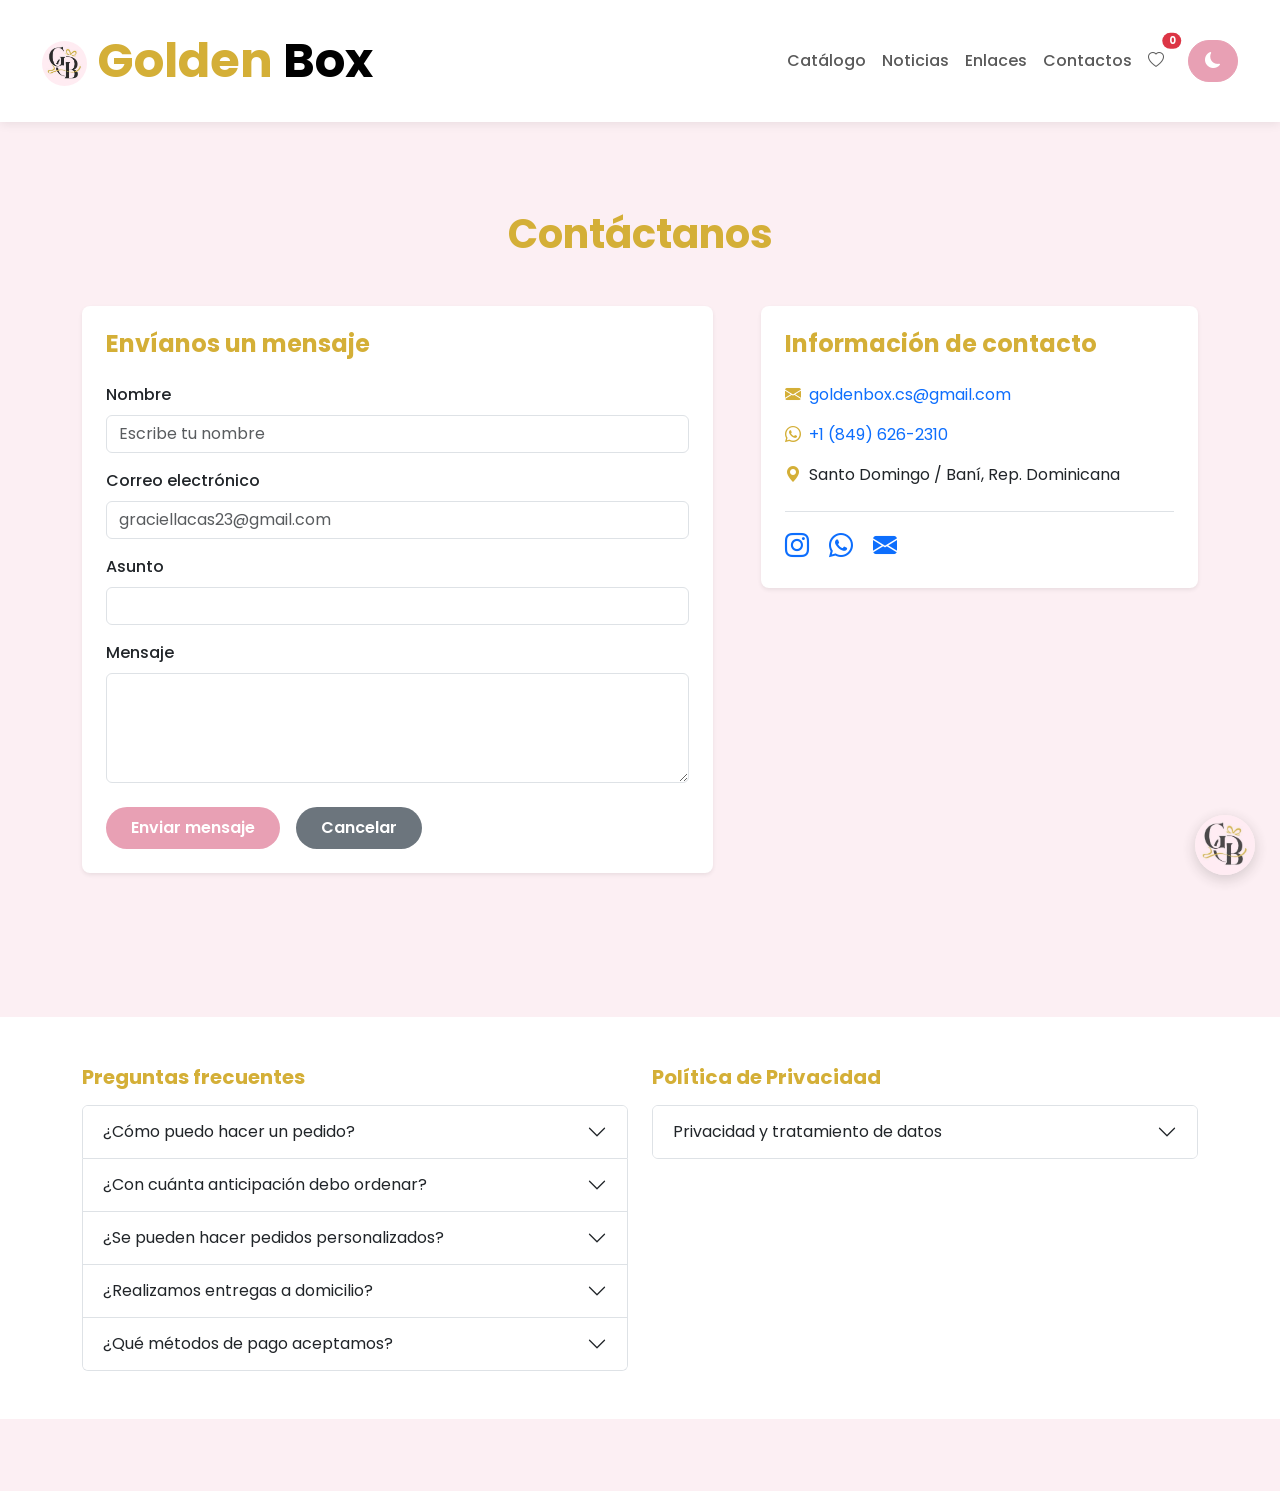
==== Contactos.html @ 08ba1069 "Add files via upload" ====
<!DOCTYPE html>
<html lang="en">
<head>
    <meta charset="UTF-8">
    <meta name="viewport" content="width=device-width, initial-scale=1.0">
    <meta name="description" content="GoldenBox. arreglos florares y más detalles">
    <meta name="keywords" content="flores, bandejas, detalles">
    <meta name="robots" content="index, follow">
    <meta name="author" content="Graciella Castillo">
    <title>Contactos</title>

    <link href="https://cdn.jsdelivr.net/npm/bootstrap@5.3.2/dist/css/bootstrap.min.css" rel="stylesheet">

    <link rel="icon" type="image/png" href="ImagenesGB/LogoGB.jpg">

    <link href="https://fonts.googleapis.com/css2?family=Poppins:wght@300;400;600;700&display=swap" rel="stylesheet">

    <link rel="stylesheet" href="https://cdn.jsdelivr.net/npm/bootstrap-icons@1.11.3/font/bootstrap-icons.css">

    <link rel="stylesheet" href="Css/Style.css">
</head>
<body>
    <nav class="navbar navbar-expand-lg navbar-light fixed-top navbar-golden">
        <div class="container-fluid">
            <a class="navbar-brand marca-golden" href="index.html">
                <img src="ImagenesGB/LogoGB.jpg" alt="Logo Golden Box" width="45" height="45" class="rounded-circle" style="object-fit: cover;">
                <span class="texto-golden">Golden</span>
                <span class="texto-box">Box</span>
            </a>
            <button class="navbar-toggler" type="button" data-bs-toggle="collapse" data-bs-target="#navbarGolden" aria-controls="navbarGolden" aria-expanded="false" aria-label="Mostrar navegación">
                <span class="navbar-toggler-icon"></span>
            </button>
            <div class="collapse navbar-collapse" id="navbarGolden">
                <ul class="navbar-nav ms-auto">
                    <li class="nav-item"><a class="nav-link" href="Catalogo.html">Catálogo</a></li>
                    <li class="nav-item"><a class="nav-link" href="Noticias.html">Noticias</a></li>
                    <li class="nav-item"><a class="nav-link" href="Enlaces.html">Enlaces</a></li>
                    <li class="nav-item"><a class="nav-link" href="Contactos.html">Contactos</a></li>
                    <li class="nav-item" style="position:relative;">
                        <a class="nav-link position-relative" href="#" id="favLink" title="Mis favoritos" onclick="toggleListaFav(event)">
                            <i class="bi bi-heart"></i>
                            <span class="badge rounded-pill bg-danger position-absolute top-0 start-100 translate-middle" id="favBadge" style="font-size: 0.6rem;">0</span>
                        </a>
                        <div id="favDropdown" class="fav-dropdown" style="display:none;">
                            <ol id="favLista"></ol>
                            <p id="favVacio" style="display:none; margin:0; padding:8px; color:#999;">Sin favoritos</p>
                        </div>
                    </li>
                </ul>
                <button onclick="cambiarModo()" class="btn btn-outline-dark ms-3" id="btnModo">
                    <i class="bi bi-moon-fill" id="iconoModo"></i>
                </button>
            </div>
        </div>
    </nav>

<br>
<br>
<br>
<!--Enviar mensaje -->
    <section class="py-5">
        <div class="container">
            <h1 class="fw-bold text-center mb-5"><span class="texto-golden">Contáctanos</span></h1>
            <div class="row g-5">
                <div class="col-md-7">
                    <div class="bg-white p-4 rounded-3 shadow-sm">
                        <h4 class="fw-bold mb-4 texto-golden">Envíanos un mensaje</h4>
                        <form id="formContacto">
                            <div class="mb-3">
                                <label for="nombre" class="form-label fw-medium">Nombre</label>
                                <input type="text" class="form-control" id="nombre" placeholder="Escribe tu nombre">
                            </div>
                            <div class="mb-3">
                                <label for="correo" class="form-label fw-medium">Correo electrónico</label>
                                <input type="email" class="form-control" id="correo" placeholder="graciellacas23@gmail.com">
                            </div>
                            <div class="mb-3">
                                <label for="asunto" class="form-label fw-medium">Asunto</label>
                                <input type="text" class="form-control" id="asunto">
                            </div>
                            <div class="mb-4">
                                <label for="mensaje" class="form-label fw-medium">Mensaje</label>
                                <textarea class="form-control" id="mensaje" rows="4" ></textarea>
                            </div>
                            <div class="d-flex gap-3">
                                <button type="button" class="btn px-4 py-2" style="background-color:#E8A0B4;color:#fff;border-radius:50px;font-weight:600;" onclick="enviarMensaje()">Enviar mensaje</button>
                                <button type="reset" class="btn px-4 py-2" style="background-color:#6c757d;color:#fff;border-radius:50px;font-weight:600;">Cancelar</button>
                            </div>
                        </form>
                    </div>
                </div>
                <div class="col-md-5"> <!--Cuadro de la info-->
                    <div class="bg-white p-4 rounded-3 shadow-sm">
                        <h4 class="fw-bold mb-4 texto-golden">Información de contacto</h4>
                        <p class="mb-3"><i class="bi bi-envelope-fill texto-golden me-2"></i><a href="mailto:goldenbox.cs@gmail.com" class="text-decoration-none">goldenbox.cs@gmail.com</a></p>
                        <p class="mb-3"><i class="bi bi-whatsapp texto-golden me-2"></i><a href="https://wa.me/18496262310" target="_blank" class="text-decoration-none">+1 (849) 626-2310</a></p>
                        <p class="mb-3"><i class="bi bi-geo-alt-fill texto-golden me-2"></i>Santo Domingo / Baní, Rep. Dominicana</p>
                        <div class="redes-sociales mt-4 pt-3 border-top">
                            <a href="https://instagram.com/goldenbox_cs" target="_blank" class="me-3 fs-4"><i class="bi bi-instagram"></i></a>
                            <a href="https://wa.me/18496262310" target="_blank" class="me-3 fs-4"><i class="bi bi-whatsapp"></i></a>
                            <a href="mailto:goldenbox.cs@gmail.com" class="fs-4"><i class="bi bi-envelope-fill"></i></a>
                        </div>
                    </div>
                </div>
            </div>
        </div>
    </section>

    <br><br>

<!-- Footer -->
<footer class="py-5 mt-5 bg-white">
    <div class="container">
        <div class="row g-4">
            <div class="col-md-6">
                <h5 class="fw-bold mb-3 texto-golden">Preguntas frecuentes</h5>
                <div class="accordion" id="accordionFAQ">
                    <div class="accordion-item">
                        <h2 class="accordion-header">
                            <button class="accordion-button collapsed" type="button" data-bs-toggle="collapse" data-bs-target="#faq1">
                                ¿Cómo puedo hacer un pedido?
                            </button>
                        </h2>
                        <div id="faq1" class="accordion-collapse collapse" data-bs-parent="#accordionFAQ">
                            <div class="accordion-body">
                                Los pedidos se realizan por mensaje directo o contacto telefónico, indicando el producto que deseas y la fecha de entrega.
                            </div>
                        </div>
                    </div>

                    <div class="accordion-item">
                        <h2 class="accordion-header">
                            <button class="accordion-button collapsed" type="button" data-bs-toggle="collapse" data-bs-target="#faq2">
                                ¿Con cuánta anticipación debo ordenar?
                            </button>
                        </h2>
                        <div id="faq2" class="accordion-collapse collapse" data-bs-parent="#accordionFAQ">
                            <div class="accordion-body">
                                Se recomienda hacer el pedido con al menos 24 a 48 horas de anticipación para garantizar disponibilidad.
                            </div>
                        </div>
                    </div>

                    <div class="accordion-item">
                        <h2 class="accordion-header">
                            <button class="accordion-button collapsed" type="button" data-bs-toggle="collapse" data-bs-target="#faq3">
                                ¿Se pueden hacer pedidos personalizados?
                            </button>
                        </h2>
                        <div id="faq3" class="accordion-collapse collapse" data-bs-parent="#accordionFAQ">
                            <div class="accordion-body">
                                Sí, se pueden crear pedidos personalizados según la ocasión y las preferencias del cliente.
                            </div>
                        </div>
                    </div>

                    <div class="accordion-item">
                        <h2 class="accordion-header">
                            <button class="accordion-button collapsed" type="button" data-bs-toggle="collapse" data-bs-target="#faq4">
                                ¿Realizamos entregas a domicilio?
                            </button>
                        </h2>
                        <div id="faq4" class="accordion-collapse collapse" data-bs-parent="#accordionFAQ">
                            <div class="accordion-body">
                                Sí, se ofrecen entregas a domicilio dentro de zonas específicas. Los detalles se confirman al momento del pedido.
                            </div>
                        </div>
                    </div>

                    <div class="accordion-item">
                        <h2 class="accordion-header">
                            <button class="accordion-button collapsed" type="button" data-bs-toggle="collapse" data-bs-target="#faq5">
                                ¿Qué métodos de pago aceptamos?
                            </button>
                        </h2>
                        <div id="faq5" class="accordion-collapse collapse" data-bs-parent="#accordionFAQ">
                            <div class="accordion-body">
                                Se aceptan pagos en efectivo y transferencias bancarias.
                            </div>
                        </div>
                    </div>
                </div>
            </div>

            <div class="col-md-6">
                <h5 class="fw-bold mb-3 texto-golden">Política de Privacidad</h5>
                <div class="accordion" id="accordionPriv">
                    <div class="accordion-item">
                        <h2 class="accordion-header">
                            <button class="accordion-button collapsed" type="button" data-bs-toggle="collapse" data-bs-target="#priv1">
                                Privacidad y tratamiento de datos
                            </button>
                        </h2>
                        <div id="priv1" class="accordion-collapse collapse" data-bs-parent="#accordionPriv">
                            <div class="accordion-body text-center">
                                <p class="mb-3">Conoce cómo manejamos tus datos personales.</p>
                                <a href="politica.html" class="btn px-4 py-2" style="background-color: #E8A0B4; border-color: #E8A0B4; color: #fff; border-radius: 50px;">Ver más</a>
                            </div>
                        </div>
                    </div>
                </div>
            </div>
        </div>
    </div>
</footer>
    
<br> 
<br>
<br>

    <div class="logo-flotante">
        <img src="ImagenesGB/LogoGB.jpg" alt="Golden Box" width="60" height="60" class="rounded-circle" style="object-fit: cover;">
    </div>

    <!-- Modal contacto -->
    <div class="modal fade" id="modalContacto" tabindex="-1" aria-hidden="true">
        <div class="modal-dialog modal-dialog-centered">
            <div class="modal-content text-center p-4" style="border-radius:16px;">
                <div class="modal-body">
                    <div style="font-size:50px;color:#D4AF37;margin-bottom:8px;">&#10003;</div>
                    <p class="fs-5 mb-4">¡Mensaje enviado correctamente!</p>
                    <button type="button" class="btn px-5 py-2" data-bs-dismiss="modal" style="background:#E8A0B4;color:#fff;border-radius:50px;font-weight:600;">Aceptar</button>
                </div>
            </div>
        </div>
    </div>

    <script src="https://cdn.jsdelivr.net/npm/bootstrap@5.3.2/dist/js/bootstrap.bundle.min.js"></script>
    <script src="js/script.js"></script>
</body>
</html>
---- Css/Style.css ----
/* Conf generales */
body {
    font-family: 'Poppins', sans-serif;
    background-color: #FCEFF3;
    padding-top: 90px;
    transition: background-color 0.3s, color 0.3s;
}

/* Navbar */
.navbar-golden {
    background-color: #FFFFFF;
    box-shadow: 0 2px 10px rgba(0, 0, 0, 0.08);
    padding: 20px 30px;
}

.marca-golden {
    font-size: 3rem;
    font-weight: 700;
}

.texto-golden {
    color: #D4AF37;
}

.texto-box {
    color: #000000;
}

.nav-link {
    font-weight: 500;
    transition: 0.3s;
}

.nav-link:hover {
    color: #D4AF37 !important;
}

/* Badge dorado */
.bg-golden {
    background-color: #D4AF37 !important;
    color: #fff;
}

.favoritos-label {
    position: absolute;
    top: 50px;
    left: 20px;
    z-index: 10;
}

.favoritos-label .badge {
    border-radius: 50px;
    font-weight: 500;
    display: inline-flex;
    align-items: center;
    box-shadow: 0 4px 12px rgba(0,0,0,0.15);
    font-size: 0.85rem !important;
}

@media (min-width: 992px) {
    .favoritos-label .badge {
        font-size: 1rem !important;
    }
}

/* conf del carrusel */
.carousel-inner {
    overflow: hidden;
}


.hero-img {
    height: 500px;
    object-fit: contain;
}

.carousel-item {
    background-color: #FFF5F0;
}

@media (max-width: 768px) {
    .hero-img {
        height: 350px;
    }
}

@media (max-width: 576px) {
    .hero-img {
        height: 250px;
    }
}

/* photocards */
.photocard {
    position: relative;
    overflow: hidden;
    border-radius: 20px;
    box-shadow: 0 4px 15px rgba(0,0,0,0.1);
    cursor: pointer;
    aspect-ratio: 1 / 1;
}

.photocard-img {
    width: 100%;
    height: 100%;
    object-fit: cover;
    transition: transform 0.4s;
}

.photocard:hover .photocard-img {
    transform: scale(1.1);
}

.photocard-overlay {
    position: absolute;
    inset: 0;
    background: rgba(0,0,0,0.55);
    display: flex;
    flex-direction: column;
    justify-content: center;
    align-items: center;
    opacity: 0;
    transition: opacity 0.3s;
    border-radius: 20px;
}

.photocard:hover .photocard-overlay {
    opacity: 1;
}

.photocard-nombre {
    color: #fff;
    font-size: 1.2rem;
    font-weight: 600;
    margin-top: 8px;
}

.photocard-like {
    background: none;
    border: none;
    font-size: 2rem;
    color: #fff;
    cursor: pointer;
    transition: transform 0.2s, color 0.2s;
    line-height: 1;
}

.photocard-like:hover {
    transform: scale(1.2);
}

.photocard-like.liked i {
    color: #ff4d6d;
    font-weight: 900;
}

.photocard-like.liked i::before {
    content: "\F415";
}

/* Photocards Sobre Nosotros */
.photocard-sobre {
    overflow: hidden;
    border-radius: 20px;
    box-shadow: 0 4px 15px rgba(0,0,0,0.1);
    transition: transform 0.3s;
}

.photocard-sobre:hover {
    transform: scale(1.05);
}

.photocard-sobre-img {
    width: 100%;
    height: auto;
    aspect-ratio: 4 / 3;
    object-fit: contain;
    display: block;
    background-color: #FFF5F0;
}

/* Logito  */
.logo-flotante {
    position: fixed;
    bottom: 25px;
    right: 25px;
    z-index: 999;
    opacity: 0.85;
    transition: opacity 0.3s, transform 0.3s;
}

.logo-flotante:hover {
    opacity: 1;
    transform: scale(1.1);
}

.logo-flotante img {
    box-shadow: 0 4px 15px rgba(0,0,0,0.2);
}

/* Botón dato curioso */
.btn-dato-curioso {
    background-color: #fff;
    color: #E8A0B4;
    border: 2px solid #E8A0B4;
    border-radius: 50px;
    padding: 8px 20px;
    font-weight: 600;
    font-size: 0.95rem;
    transition: all 0.3s;
    display: inline-flex;
    align-items: center;
}

.btn-dato-curioso:hover {
    background-color: #E8A0B4;
    color: #fff;
    border-color: #E8A0B4;
}

.modo-oscuro .btn-dato-curioso {
    background-color: transparent;
    color: #F5E6EA;
    border-color: #F5E6EA;
}

.modo-oscuro .btn-dato-curioso:hover {
    background-color: #E8A0B4;
    color: #fff;
    border-color: #E8A0B4;
}

/* Popovers rositas */
.popover {
    border-color: #E8A0B4;
}

.popover-header {
    background-color: #E8A0B4;
    color: #fff;
    border-bottom: none;
}

.popover-body {
    color: #E8A0B4;
    font-weight: 500;
}


.modo-oscuro .popover-body {
    color: #F5E6EA;
}

.bs-popover-bottom .popover-arrow::after {
    border-bottom-color: #E8A0B4;
}

/* Dropdown favoritos */
.fav-dropdown {
    position: absolute;
    top: 100%;
    right: 0;
    background: #fff;
    border: 1px solid #ddd;
    border-radius: 10px;
    padding: 10px 15px;
    min-width: 200px;
    z-index: 999;
    box-shadow: 0 4px 10px rgba(0,0,0,0.1);
}

.fav-dropdown ol {
    margin: 0;
    padding-left: 20px;
}

.fav-dropdown li {
    font-size: 0.9rem;
    padding: 3px 0;
}

.modo-oscuro .fav-dropdown {
    background-color: #1F0F15;
    border-color: #444;
}

.modo-oscuro .fav-dropdown li {
    color: #F5E6EA;
}

/* Botón modo oscuro rosa*/
#btnModo {
    background-color: #E8A0B4;
    border-color: #E8A0B4;
    color: #fff;
    border-radius: 50px;
    padding: 8px 16px;
}

#btnModo:hover {
    background-color: #D48AA0;
    border-color: #D48AA0;
    color: #fff;
}

/* Flechas carrusel */
.carousel-control-prev-icon,
.carousel-control-next-icon {
    filter: invert(1);
}

/* para cambiar el modo */
.modo-oscuro {
    background-color: #2A151E;
    color: #F5E6EA;
}

.modo-oscuro .navbar-golden {
    background-color: #1F0F15 !important;
}

.modo-oscuro .texto-box {
    color: #F5E6EA;
}

.modo-oscuro .nav-link {
    color: #F5E6EA !important;
}

.modo-oscuro .nav-link:hover {
    color: #D4AF37 !important;
}

.redes-sociales a {
    transition: transform 0.3s, color 0.3s;
    display: inline-block;
}

.redes-sociales a:hover {
    transform: scale(1.3);
    color: #D4AF37 !important;
}

.modo-oscuro .redes-sociales a {
    color: #F5E6EA;
}

.modo-oscuro .info-negocio {
    color: #E8D5DA;
}

.modo-oscuro footer {
    background-color: #2A151E !important;
}

.modo-oscuro .bg-white {
    background-color: #F0D0DA !important;
    color: #000000;
}

.modo-oscuro .carousel-item {
    background-color: #3A202B;
}
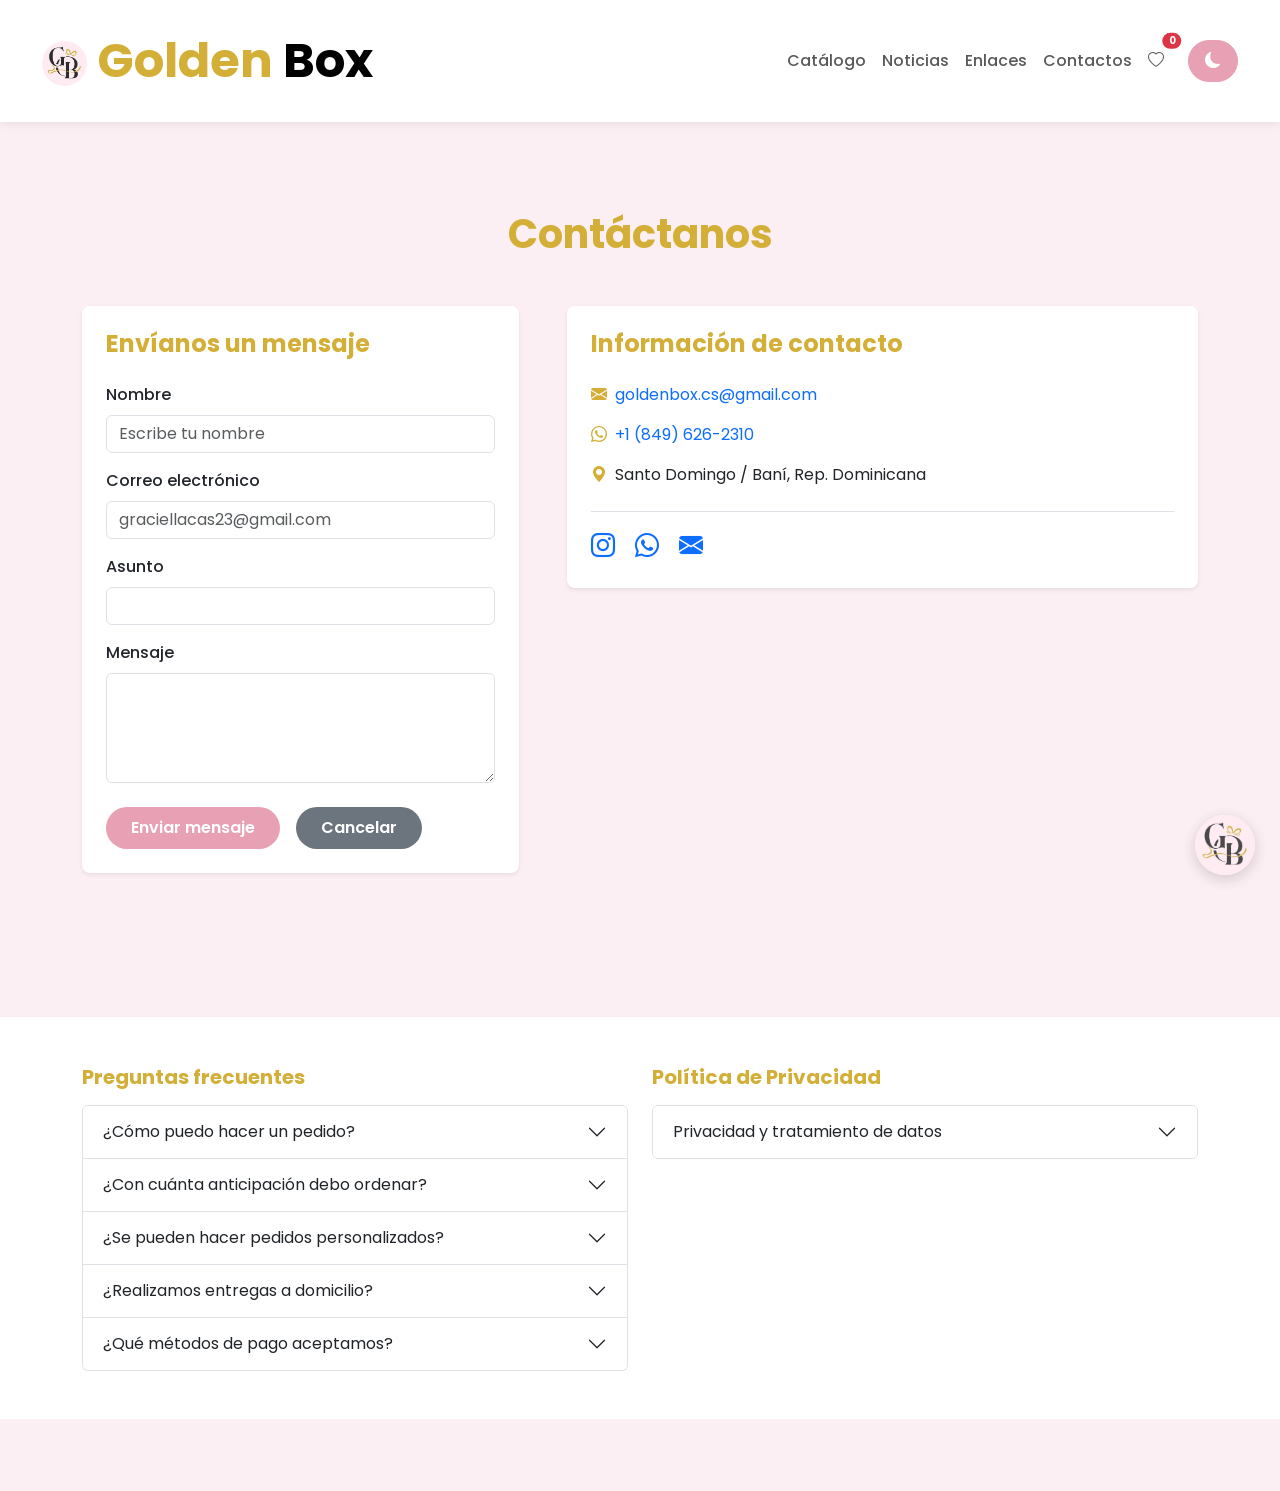
==== commit 982d478a: "Update Contactos.html" ====
--- a/Contactos.html
+++ b/Contactos.html
@@ -62,7 +62,7 @@
         <div class="container">
             <h1 class="fw-bold text-center mb-5"><span class="texto-golden">Contáctanos</span></h1>
             <div class="row g-5">
-                <div class="col-md-7">
+                <div class="col-md-5">
                     <div class="bg-white p-4 rounded-3 shadow-sm">
                         <h4 class="fw-bold mb-4 texto-golden">Envíanos un mensaje</h4>
                         <form id="formContacto">
@@ -89,7 +89,7 @@
                         </form>
                     </div>
                 </div>
-                <div class="col-md-5"> <!--Cuadro de la info-->
+                <div class="col-md-7"> <!--Cuadro de la info-->
                     <div class="bg-white p-4 rounded-3 shadow-sm">
                         <h4 class="fw-bold mb-4 texto-golden">Información de contacto</h4>
                         <p class="mb-3"><i class="bi bi-envelope-fill texto-golden me-2"></i><a href="mailto:goldenbox.cs@gmail.com" class="text-decoration-none">goldenbox.cs@gmail.com</a></p>
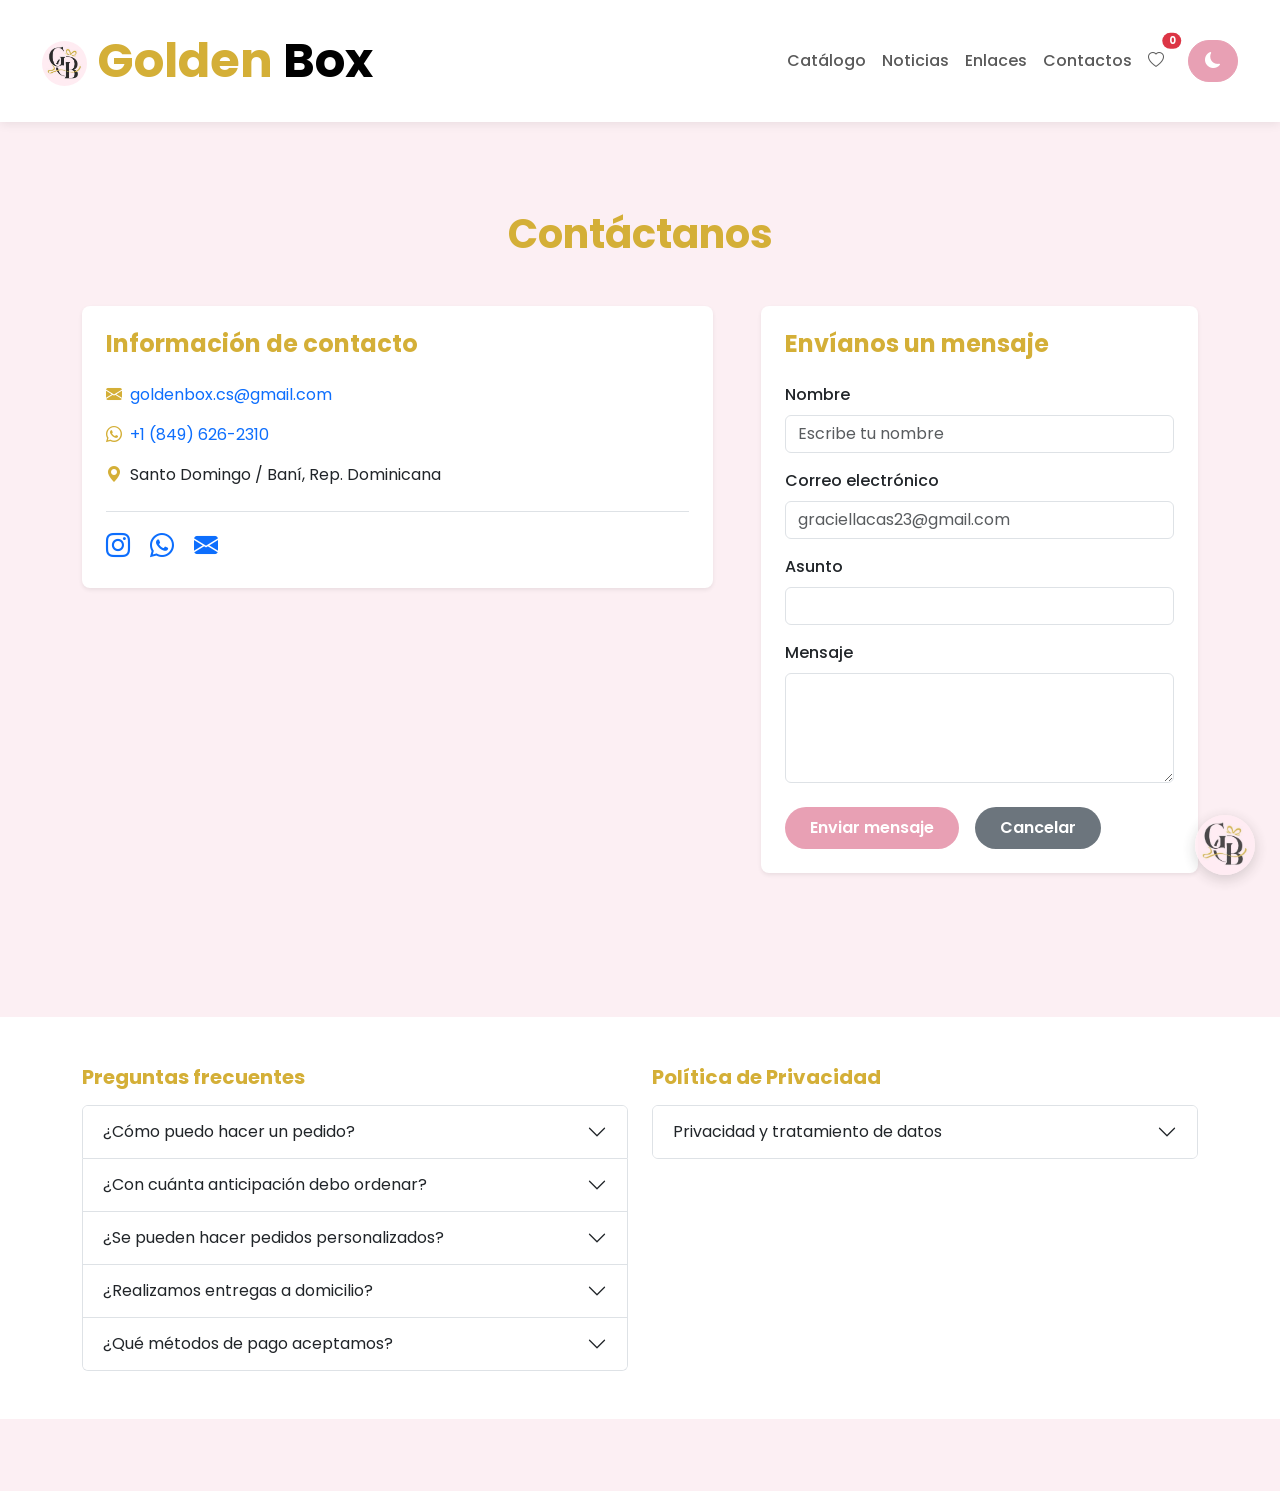
==== commit 9ee69ad0: "Update Contactos.html" ====
--- a/Contactos.html
+++ b/Contactos.html
@@ -59,53 +59,52 @@
 <br>
 <!--Enviar mensaje -->
     <section class="py-5">
-        <div class="container">
-            <h1 class="fw-bold text-center mb-5"><span class="texto-golden">Contáctanos</span></h1>
-            <div class="row g-5">
-                <div class="col-md-5">
-                    <div class="bg-white p-4 rounded-3 shadow-sm">
-                        <h4 class="fw-bold mb-4 texto-golden">Envíanos un mensaje</h4>
-                        <form id="formContacto">
-                            <div class="mb-3">
-                                <label for="nombre" class="form-label fw-medium">Nombre</label>
-                                <input type="text" class="form-control" id="nombre" placeholder="Escribe tu nombre">
-                            </div>
-                            <div class="mb-3">
-                                <label for="correo" class="form-label fw-medium">Correo electrónico</label>
-                                <input type="email" class="form-control" id="correo" placeholder="graciellacas23@gmail.com">
-                            </div>
-                            <div class="mb-3">
-                                <label for="asunto" class="form-label fw-medium">Asunto</label>
-                                <input type="text" class="form-control" id="asunto">
-                            </div>
-                            <div class="mb-4">
-                                <label for="mensaje" class="form-label fw-medium">Mensaje</label>
-                                <textarea class="form-control" id="mensaje" rows="4" ></textarea>
-                            </div>
-                            <div class="d-flex gap-3">
-                                <button type="button" class="btn px-4 py-2" style="background-color:#E8A0B4;color:#fff;border-radius:50px;font-weight:600;" onclick="enviarMensaje()">Enviar mensaje</button>
-                                <button type="reset" class="btn px-4 py-2" style="background-color:#6c757d;color:#fff;border-radius:50px;font-weight:600;">Cancelar</button>
-                            </div>
-                        </form>
-                    </div>
-                </div>
-                <div class="col-md-7"> <!--Cuadro de la info-->
-                    <div class="bg-white p-4 rounded-3 shadow-sm">
-                        <h4 class="fw-bold mb-4 texto-golden">Información de contacto</h4>
-                        <p class="mb-3"><i class="bi bi-envelope-fill texto-golden me-2"></i><a href="mailto:goldenbox.cs@gmail.com" class="text-decoration-none">goldenbox.cs@gmail.com</a></p>
-                        <p class="mb-3"><i class="bi bi-whatsapp texto-golden me-2"></i><a href="https://wa.me/18496262310" target="_blank" class="text-decoration-none">+1 (849) 626-2310</a></p>
-                        <p class="mb-3"><i class="bi bi-geo-alt-fill texto-golden me-2"></i>Santo Domingo / Baní, Rep. Dominicana</p>
-                        <div class="redes-sociales mt-4 pt-3 border-top">
-                            <a href="https://instagram.com/goldenbox_cs" target="_blank" class="me-3 fs-4"><i class="bi bi-instagram"></i></a>
-                            <a href="https://wa.me/18496262310" target="_blank" class="me-3 fs-4"><i class="bi bi-whatsapp"></i></a>
-                            <a href="mailto:goldenbox.cs@gmail.com" class="fs-4"><i class="bi bi-envelope-fill"></i></a>
-                        </div>
-                    </div>
-                </div>
-            </div>
-        </div>
-    </section>
-
+    <div class="container">
+        <h1 class="fw-bold text-center mb-5"><span class="texto-golden">Contáctanos</span></h1>
+        <div class="row g-5">
+            <div class="col-md-7"> <!--Cuadro de la info-->
+                <div class="bg-white p-4 rounded-3 shadow-sm">
+                    <h4 class="fw-bold mb-4 texto-golden">Información de contacto</h4>
+                    <p class="mb-3"><i class="bi bi-envelope-fill texto-golden me-2"></i><a href="mailto:goldenbox.cs@gmail.com" class="text-decoration-none">goldenbox.cs@gmail.com</a></p>
+                    <p class="mb-3"><i class="bi bi-whatsapp texto-golden me-2"></i><a href="https://wa.me/18496262310" target="_blank" class="text-decoration-none">+1 (849) 626-2310</a></p>
+                    <p class="mb-3"><i class="bi bi-geo-alt-fill texto-golden me-2"></i>Santo Domingo / Baní, Rep. Dominicana</p>
+                    <div class="redes-sociales mt-4 pt-3 border-top">
+                        <a href="https://instagram.com/goldenbox_cs" target="_blank" class="me-3 fs-4"><i class="bi bi-instagram"></i></a>
+                        <a href="https://wa.me/18496262310" target="_blank" class="me-3 fs-4"><i class="bi bi-whatsapp"></i></a>
+                        <a href="mailto:goldenbox.cs@gmail.com" class="fs-4"><i class="bi bi-envelope-fill"></i></a>
+                    </div>
+                </div>
+            </div>
+            <div class="col-md-5">
+                <div class="bg-white p-4 rounded-3 shadow-sm">
+                    <h4 class="fw-bold mb-4 texto-golden">Envíanos un mensaje</h4>
+                    <form id="formContacto">
+                        <div class="mb-3">
+                            <label for="nombre" class="form-label fw-medium">Nombre</label>
+                            <input type="text" class="form-control" id="nombre" placeholder="Escribe tu nombre">
+                        </div>
+                        <div class="mb-3">
+                            <label for="correo" class="form-label fw-medium">Correo electrónico</label>
+                            <input type="email" class="form-control" id="correo" placeholder="graciellacas23@gmail.com">
+                        </div>
+                        <div class="mb-3">
+                            <label for="asunto" class="form-label fw-medium">Asunto</label>
+                            <input type="text" class="form-control" id="asunto">
+                        </div>
+                        <div class="mb-4">
+                            <label for="mensaje" class="form-label fw-medium">Mensaje</label>
+                            <textarea class="form-control" id="mensaje" rows="4"></textarea>
+                        </div>
+                        <div class="d-flex gap-3">
+                            <button type="button" class="btn px-4 py-2" style="background-color:#E8A0B4;color:#fff;border-radius:50px;font-weight:600;" onclick="enviarMensaje()">Enviar mensaje</button>
+                            <button type="reset" class="btn px-4 py-2" style="background-color:#6c757d;color:#fff;border-radius:50px;font-weight:600;">Cancelar</button>
+                        </div>
+                    </form>
+                </div>
+            </div>
+        </div>
+    </div>
+</section>
     <br><br>
 
 <!-- Footer -->
